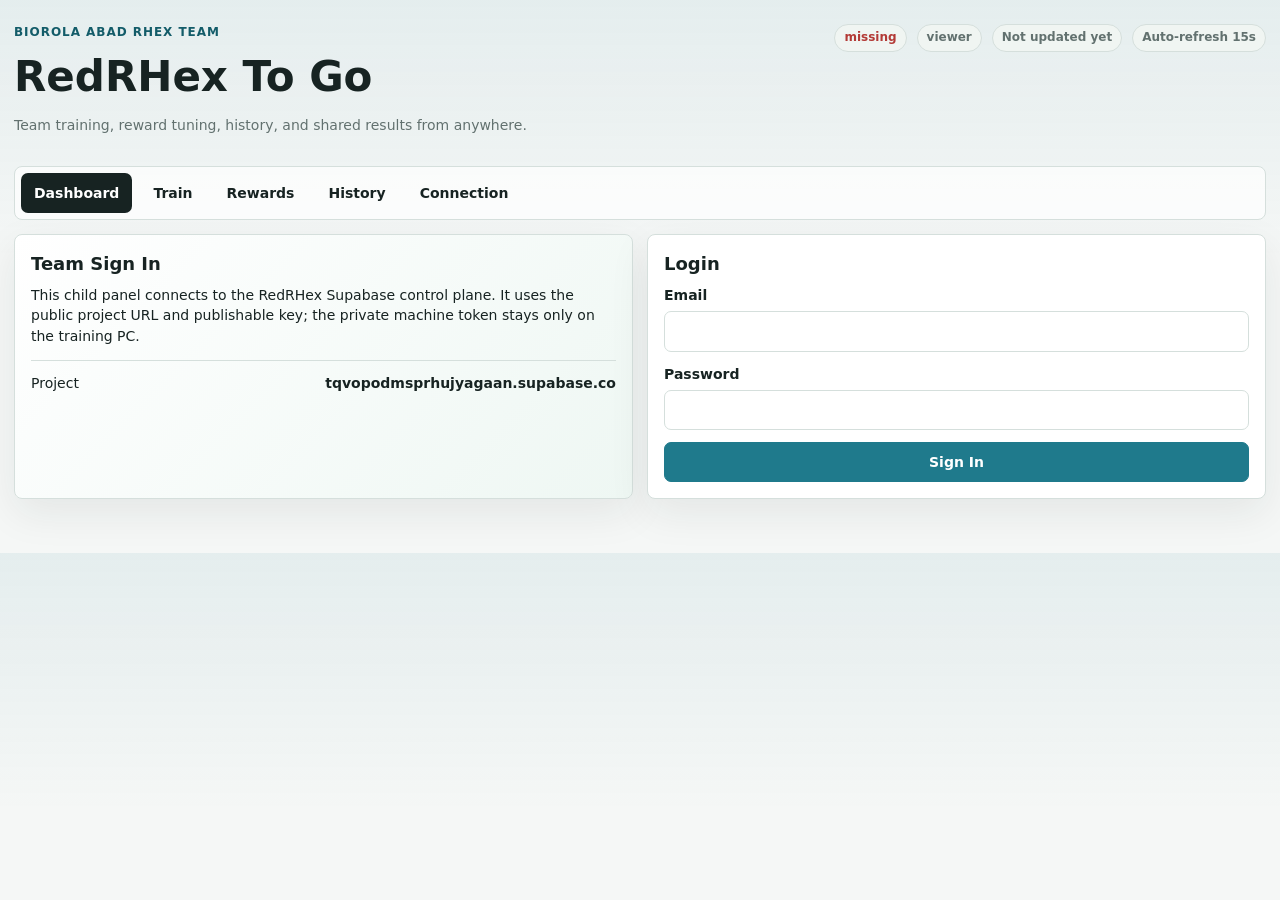
==== tools/training_panel/remote_web/index.html @ e1dd459d "Release Training Panel V2.1" ====
<!doctype html>
<html lang="en">
  <head>
    <meta charset="utf-8" />
    <meta name="viewport" content="width=device-width, initial-scale=1" />
    <title>RedRHex To Go</title>
    <link rel="stylesheet" href="./remote_styles.css" />
  </head>
  <body>
    <main id="app" class="remote-shell">
      <section class="panel loading-panel">
        <p class="eyebrow">BioRoLa ABAD RHex Team</p>
        <h1>RedRHex To Go</h1>
        <p>Loading the team training workspace.</p>
      </section>
    </main>
    <script type="module" src="./remote_app.js"></script>
  </body>
</html>
---- tools/training_panel/remote_web/remote_styles.css ----
:root {
  color-scheme: light;
  --bg: #f5f7f6;
  --panel: #ffffff;
  --panel-soft: #f0f5f2;
  --line: #d5dfdc;
  --line-strong: #aebdba;
  --text: #172322;
  --muted: #62716f;
  --accent: #1f7a8c;
  --accent-strong: #135c69;
  --good: #26734d;
  --info: #2a63b7;
  --warn: #a95d16;
  --bad: #b33a36;
  --shadow: 0 14px 40px rgba(25, 42, 40, 0.08);
}
* {
  box-sizing: border-box;
}

body {
  margin: 0;
  background:
    linear-gradient(180deg, rgba(31, 122, 140, 0.08), transparent 260px),
    var(--bg);
  color: var(--text);
  font: 14px/1.45 Inter, ui-sans-serif, system-ui, -apple-system, BlinkMacSystemFont, "Segoe UI", sans-serif;
}

button,
input,
select,
textarea {
  font: inherit;
}

button,
input,
select,
textarea {
  border: 1px solid var(--line);
  border-radius: 7px;
  background: #fff;
  color: var(--text);
}

button {
  padding: 9px 12px;
  font-weight: 800;
  cursor: pointer;
  min-height: 40px;
  transition: background 0.15s ease, border-color 0.15s ease, transform 0.15s ease;
}

button:hover:not(:disabled) {
  border-color: var(--accent);
  transform: translateY(-1px);
}

button:disabled {
  color: #93a09e;
  cursor: not-allowed;
  background: #edf2f0;
}

input,
select,
textarea {
  width: 100%;
  padding: 9px 10px;
  min-height: 40px;
}

textarea {
  min-height: 92px;
  resize: vertical;
}

label {
  display: grid;
  gap: 6px;
  margin: 0 0 12px;
  font-weight: 800;
}

label span,
small,
.muted,
.subcopy {
  color: var(--muted);
}

h1,
h2,
h3,
p {
  margin-top: 0;
}

h1 {
  margin-bottom: 7px;
  font-size: clamp(28px, 4vw, 42px);
  letter-spacing: 0;
}

h2 {
  margin-bottom: 8px;
  font-size: 18px;
}

h3 {
  margin-bottom: 8px;
  font-size: 15px;
}

code {
  color: #4c5b59;
  font-size: 12px;
}

video {
  display: block;
  width: 100%;
  max-height: 460px;
  border: 1px solid var(--line);
  border-radius: 8px;
  background: #0d1716;
}

.remote-shell {
  width: min(1260px, calc(100vw - 28px));
  margin: 0 auto;
  padding: 24px 0 54px;
}

.topbar {
  display: flex;
  align-items: flex-start;
  justify-content: space-between;
  gap: 18px;
  margin-bottom: 16px;
}

.top-status,
.button-row,
.run-card-top,
.section-head {
  display: flex;
  align-items: center;
  gap: 10px;
}

.top-status,
.button-row.wrap {
  flex-wrap: wrap;
}

.section-head {
  justify-content: space-between;
  align-items: flex-start;
  margin-bottom: 12px;
}

.section-head.compact {
  align-items: center;
}

.eyebrow {
  margin-bottom: 6px;
  color: var(--accent-strong);
  font-weight: 900;
  text-transform: uppercase;
  letter-spacing: 0.08em;
  font-size: 12px;
}

.nav-tabs {
  position: sticky;
  top: 0;
  z-index: 5;
  display: flex;
  gap: 8px;
  overflow-x: auto;
  padding: 6px;
  margin-bottom: 14px;
  border: 1px solid var(--line);
  border-radius: 8px;
  background: rgba(255, 255, 255, 0.72);
}

.nav-tabs button {
  border-color: transparent;
  background: transparent;
  white-space: nowrap;
}

.nav-tabs button.active {
  background: var(--text);
  color: white;
}

.panel {
  border: 1px solid var(--line);
  border-radius: 8px;
  background: var(--panel);
  box-shadow: var(--shadow);
  padding: 16px;
}

.loading-panel {
  margin-top: 18vh;
}

.notice {
  margin: 0 0 14px;
  padding: 11px 13px;
  border: 1px solid #b8d5dc;
  border-radius: 8px;
  background: #eaf7fa;
  color: #174e59;
  font-weight: 700;
}

.notice.danger {
  border-color: #e8b5b3;
  background: #fff0ef;
  color: var(--bad);
}

.notice.warning {
  border-color: #e7c590;
  background: #fff7e8;
  color: var(--warn);
}

.primary {
  border-color: var(--accent);
  background: var(--accent);
  color: white;
}

.primary:hover:not(:disabled) {
  background: var(--accent-strong);
}

.wide {
  width: 100%;
}

.badge {
  display: inline-flex;
  align-items: center;
  justify-content: center;
  min-height: 28px;
  border: 1px solid var(--line);
  border-radius: 999px;
  padding: 4px 9px;
  background: var(--panel-soft);
  color: var(--muted);
  font-size: 12px;
  font-weight: 900;
  white-space: nowrap;
}

.badge.good,
.badge.ready,
.health-card.ok strong,
.check-list .ok span {
  color: var(--good);
}

.badge.info {
  color: var(--info);
}

.badge.bad,
.health-card.warn strong,
.check-list .warn span {
  color: var(--bad);
}

.login-grid,
.dashboard-grid,
.split-grid,
.connection-grid {
  display: grid;
  grid-template-columns: repeat(2, minmax(0, 1fr));
  gap: 14px;
}

.span-2 {
  grid-column: 1 / -1;
}

.intro-panel {
  background: linear-gradient(135deg, #ffffff, #eef7f3);
}

.health-grid,
.details-grid {
  display: grid;
  grid-template-columns: repeat(4, minmax(0, 1fr));
  gap: 10px;
}

.health-card,
.details-grid > div,
.machine-card,
.subpanel,
.mini-list > div {
  border: 1px solid var(--line);
  border-radius: 8px;
  background: var(--panel-soft);
  padding: 11px;
}

.health-card {
  display: grid;
  gap: 4px;
}

.health-card.ok {
  border-color: rgba(38, 115, 77, 0.26);
}

.health-card.warn {
  border-color: rgba(179, 58, 54, 0.24);
}

.health-row {
  display: flex;
  justify-content: space-between;
  gap: 12px;
  border-top: 1px solid var(--line);
  padding-top: 12px;
}

.machine-card,
.details-grid > div {
  display: grid;
  gap: 5px;
}

.run-strip,
.mini-list,
.run-list,
.preset-list {
  display: grid;
  gap: 9px;
}

.run-card,
.preset-button {
  display: grid;
  width: 100%;
  gap: 5px;
  padding: 11px;
  text-align: left;
  border-color: var(--line);
  background: #fff;
}

.run-card.active,
.preset-button.active {
  border-color: var(--accent);
  background: #eef8f8;
}

.run-card-top {
  justify-content: space-between;
}

.history-layout {
  display: grid;
  grid-template-columns: minmax(280px, 360px) minmax(0, 1fr);
  gap: 14px;
}

.run-list-panel {
  align-self: start;
  position: sticky;
  top: 12px;
  max-height: calc(100vh - 24px);
  overflow: auto;
}

.run-details {
  min-height: 520px;
}

.subpanel {
  margin-top: 12px;
}

.reward-snapshot {
  display: grid;
  gap: 8px;
}

.reward-snapshot div {
  display: flex;
  justify-content: space-between;
  gap: 12px;
  border-bottom: 1px solid var(--line);
  padding-bottom: 7px;
}

.rewards-layout {
  grid-template-columns: minmax(260px, 320px) minmax(0, 1fr);
}

.rewards-page {
  display: grid;
  grid-template-columns: minmax(240px, 310px) minmax(0, 1fr);
  gap: 14px;
  align-items: start;
}

.rewards-rail {
  position: sticky;
  top: 82px;
  display: flex;
  flex-direction: column;
  max-height: calc(100vh - 98px);
  overflow: hidden;
}

.reward-rail-head {
  gap: 12px;
}

.icon-action {
  width: 40px;
  min-width: 40px;
  padding: 0;
  font-size: 22px;
  line-height: 1;
}

.preset-scroll {
  display: grid;
  gap: 9px;
  overflow: auto;
  padding-right: 2px;
}

.reward-workspace {
  min-width: 0;
}

.reward-head {
  gap: 14px;
}

.preset-meta-grid {
  display: grid;
  grid-template-columns: minmax(220px, 320px) minmax(0, 1fr);
  gap: 12px;
  align-items: start;
}

.preset-meta-grid textarea {
  min-height: 64px;
}

.reward-editor {
  display: grid;
  grid-template-columns: repeat(2, minmax(0, 1fr));
  gap: 12px;
  align-items: start;
}

.reward-group {
  border: 1px solid var(--line);
  border-radius: 8px;
  padding: 12px;
  min-width: 0;
}

.reward-row {
  grid-template-columns: minmax(0, 1fr) minmax(95px, 140px);
  align-items: center;
  gap: 12px;
  border-top: 1px solid var(--line);
  padding-top: 10px;
}

.reward-row span {
  display: grid;
  gap: 3px;
}

.check-list {
  display: grid;
  gap: 9px;
}

.check-list > div {
  display: grid;
  grid-template-columns: minmax(180px, 1fr) auto minmax(240px, 2fr);
  gap: 12px;
  align-items: center;
  border: 1px solid var(--line);
  border-radius: 8px;
  padding: 10px;
}

.empty {
  margin: 0;
}

@media (max-width: 980px) {
  .health-grid,
  .details-grid {
    grid-template-columns: repeat(2, minmax(0, 1fr));
  }

  .history-layout,
  .rewards-layout,
  .rewards-page {
    grid-template-columns: 1fr;
  }

  .run-list-panel {
    position: static;
    max-height: none;
  }

  .rewards-rail {
    position: static;
    max-height: none;
    overflow: visible;
  }

  .preset-scroll {
    display: flex;
    overflow-x: auto;
    padding: 0 0 4px;
  }

  .preset-button {
    min-width: min(260px, 78vw);
  }

  .preset-meta-grid,
  .reward-editor {
    grid-template-columns: 1fr;
  }
}

@media (max-width: 720px) {
  body {
    font-size: 15px;
  }

  .remote-shell {
    width: 100%;
    padding: 10px 10px 48px;
  }

  h1 {
    font-size: clamp(26px, 8vw, 34px);
  }

  button,
  input,
  select {
    min-height: 44px;
  }

  textarea {
    min-height: 110px;
  }

  .topbar,
  .section-head,
  .login-grid,
  .dashboard-grid,
  .split-grid,
  .connection-grid,
  .health-grid,
  .details-grid,
  .reward-row,
  .check-list > div {
    display: grid;
    grid-template-columns: 1fr;
  }

  .topbar {
    margin-bottom: 10px;
  }

  .top-status {
    gap: 6px;
  }

  .nav-tabs {
    margin: 0 -4px 12px;
    border-radius: 7px;
  }

  .nav-tabs button {
    padding-inline: 14px;
  }

  .panel {
    padding: 13px;
  }

  .run-list-panel {
    max-height: 48vh;
    overflow: auto;
  }

  .run-details {
    min-height: 0;
  }

  .section-head {
    gap: 8px;
  }

  .button-row {
    align-items: stretch;
  }

  .button-row > button {
    flex: 1;
  }

  .reward-row input {
    width: 100%;
  }
}
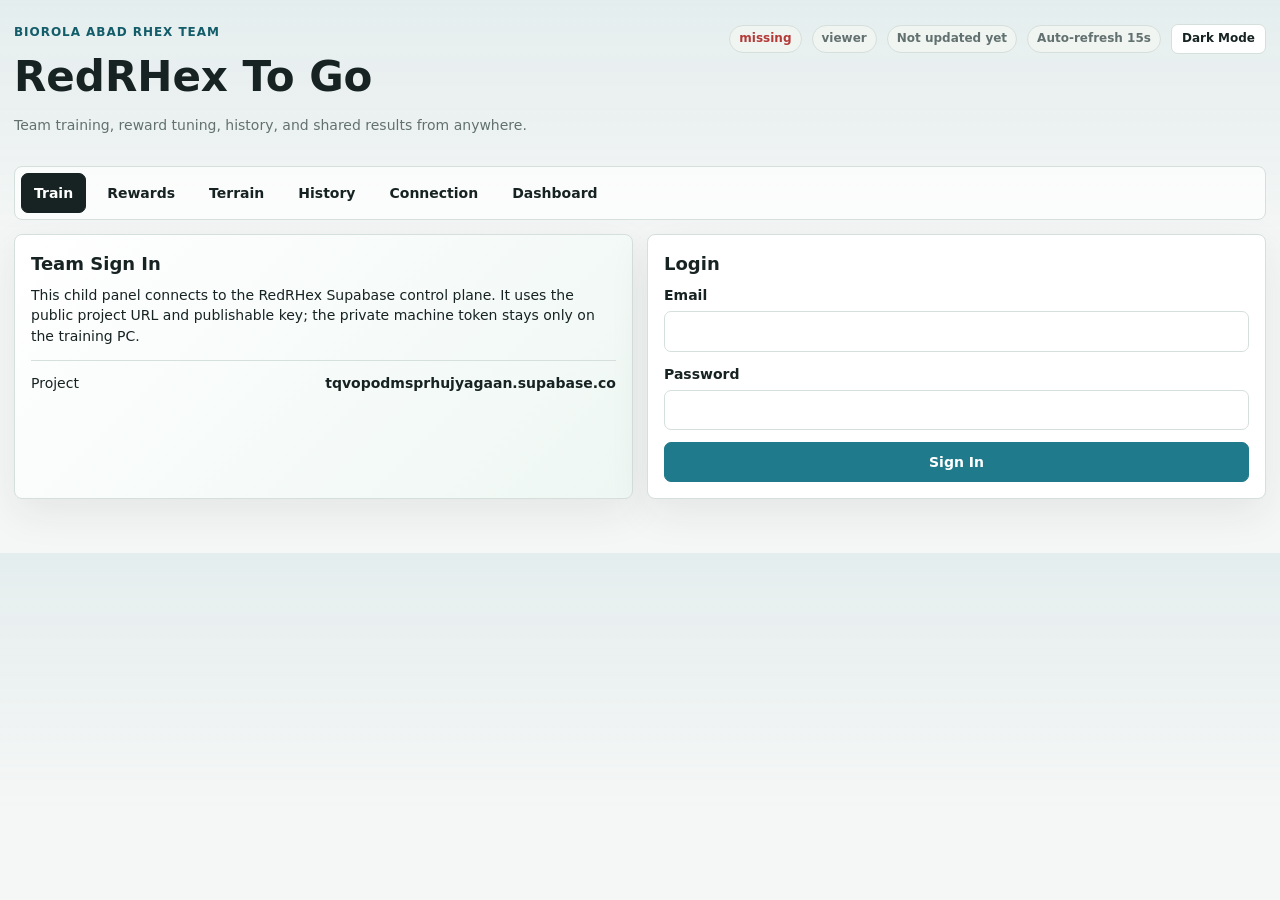
==== commit c37b668e: "Add requester-scoped notifications" ====
--- a/tools/training_panel/remote_web/index.html
+++ b/tools/training_panel/remote_web/index.html
@@ -4,7 +4,7 @@
     <meta charset="utf-8" />
     <meta name="viewport" content="width=device-width, initial-scale=1" />
     <title>RedRHex To Go</title>
-    <link rel="stylesheet" href="./remote_styles.css" />
+    <link rel="stylesheet" href="./remote_styles.css?v=3.0.0-notifications" />
   </head>
   <body>
     <main id="app" class="remote-shell">
@@ -14,6 +14,6 @@
         <p>Loading the team training workspace.</p>
       </section>
     </main>
-    <script type="module" src="./remote_app.js"></script>
+    <script type="module" src="./remote_app.js?v=3.0.0-notifications"></script>
   </body>
 </html>
--- a/tools/training_panel/remote_web/remote_styles.css
+++ b/tools/training_panel/remote_web/remote_styles.css
@@ -13,7 +13,55 @@
   --info: #2a63b7;
   --warn: #a95d16;
   --bad: #b33a36;
+  --field: #ffffff;
+  --disabled-bg: #edf2f0;
+  --disabled-text: #93a09e;
+  --nav-bg: rgba(255, 255, 255, 0.72);
+  --active-bg: #172322;
+  --active-text: #ffffff;
+  --notice-border: #b8d5dc;
+  --notice-bg: #eaf7fa;
+  --notice-text: #174e59;
+  --danger-bg: #fff0ef;
+  --warning-bg: #fff7e8;
+  --accent-soft: #eef8f8;
+  --accent-wash: #edf8f6;
+  --hero-bg: linear-gradient(135deg, #ffffff, #eef7f3);
+  --video-bg: #0d1716;
   --shadow: 0 14px 40px rgba(25, 42, 40, 0.08);
+}
+
+:root[data-theme="dark"] {
+  color-scheme: dark;
+  --bg: #0b1110;
+  --panel: #121a18;
+  --panel-soft: #192522;
+  --line: #2a3a36;
+  --line-strong: #435650;
+  --text: #edf7f4;
+  --muted: #9aada8;
+  --accent: #55bfd0;
+  --accent-strong: #86dceb;
+  --good: #68d493;
+  --info: #82adff;
+  --warn: #f0b467;
+  --bad: #ff827d;
+  --field: #0e1715;
+  --disabled-bg: #18221f;
+  --disabled-text: #70837e;
+  --nav-bg: rgba(18, 26, 24, 0.82);
+  --active-bg: #55bfd0;
+  --active-text: #061110;
+  --notice-border: #2f6872;
+  --notice-bg: #10282d;
+  --notice-text: #a5edf8;
+  --danger-bg: #2a1515;
+  --warning-bg: #2a2110;
+  --accent-soft: #122a2e;
+  --accent-wash: #102326;
+  --hero-bg: linear-gradient(135deg, #151f1d, #102528);
+  --video-bg: #050807;
+  --shadow: 0 18px 48px rgba(0, 0, 0, 0.35);
 }
 * {
   box-sizing: border-box;
@@ -28,6 +76,12 @@
   font: 14px/1.45 Inter, ui-sans-serif, system-ui, -apple-system, BlinkMacSystemFont, "Segoe UI", sans-serif;
 }
 
+html,
+body {
+  max-width: 100%;
+  overflow-x: hidden;
+}
+
 button,
 input,
 select,
@@ -41,7 +95,7 @@
 textarea {
   border: 1px solid var(--line);
   border-radius: 7px;
-  background: #fff;
+  background: var(--field);
   color: var(--text);
 }
 
@@ -59,9 +113,9 @@
 }
 
 button:disabled {
-  color: #93a09e;
+  color: var(--disabled-text);
   cursor: not-allowed;
-  background: #edf2f0;
+  background: var(--disabled-bg);
 }
 
 input,
@@ -77,6 +131,38 @@
   resize: vertical;
 }
 
+.autosave-row {
+  display: flex;
+  justify-content: flex-end;
+  min-height: 24px;
+}
+
+.autosave-status {
+  display: inline-flex;
+  align-items: center;
+  min-height: 24px;
+  padding: 3px 8px;
+  border: 1px solid var(--line);
+  border-radius: 999px;
+  color: var(--muted);
+  background: var(--field);
+  font-size: 12px;
+  font-weight: 800;
+}
+
+.autosave-status[data-state="saving"],
+.autosave-status[data-state="dirty"] {
+  border-color: rgba(42, 99, 183, 0.24);
+  color: var(--info);
+  background: rgba(42, 99, 183, 0.07);
+}
+
+.autosave-status[data-state="error"] {
+  border-color: rgba(179, 58, 54, 0.24);
+  color: var(--bad);
+  background: rgba(179, 58, 54, 0.07);
+}
+
 label {
   display: grid;
   gap: 6px;
@@ -115,7 +201,7 @@
 }
 
 code {
-  color: #4c5b59;
+  color: var(--muted);
   font-size: 12px;
 }
 
@@ -125,7 +211,7 @@
   max-height: 460px;
   border: 1px solid var(--line);
   border-radius: 8px;
-  background: #0d1716;
+  background: var(--video-bg);
 }
 
 .remote-shell {
@@ -154,6 +240,56 @@
 .top-status,
 .button-row.wrap {
   flex-wrap: wrap;
+}
+
+.theme-toggle {
+  border-color: var(--line);
+  background: var(--field);
+  color: var(--text);
+  min-height: 30px;
+  padding: 4px 10px;
+  font-size: 12px;
+}
+
+.welcome-banner {
+  display: flex;
+  justify-content: space-between;
+  gap: 16px;
+  align-items: center;
+  margin-bottom: 14px;
+  padding: 16px;
+  border: 1px solid var(--line);
+  border-radius: 8px;
+  background: var(--hero-bg);
+  box-shadow: var(--shadow);
+}
+
+.welcome-banner h2 {
+  margin-bottom: 5px;
+  font-size: clamp(19px, 2.3vw, 26px);
+}
+
+.welcome-banner.busy {
+  border-color: rgba(169, 93, 22, 0.45);
+  background: linear-gradient(135deg, var(--warning-bg), var(--panel));
+}
+
+.welcome-banner.warning {
+  border-color: rgba(179, 58, 54, 0.6);
+  background: linear-gradient(135deg, var(--danger-bg), var(--panel));
+  box-shadow: 0 14px 36px rgba(179, 58, 54, 0.16);
+}
+
+.welcome-banner.warning .eyebrow,
+.welcome-banner.warning .subcopy {
+  color: var(--bad);
+}
+
+.welcome-actions {
+  display: flex;
+  gap: 10px;
+  flex-wrap: wrap;
+  justify-content: flex-end;
 }
 
 .section-head {
@@ -186,7 +322,7 @@
   margin-bottom: 14px;
   border: 1px solid var(--line);
   border-radius: 8px;
-  background: rgba(255, 255, 255, 0.72);
+  background: var(--nav-bg);
 }
 
 .nav-tabs button {
@@ -196,8 +332,9 @@
 }
 
 .nav-tabs button.active {
-  background: var(--text);
-  color: white;
+  border-color: var(--active-bg);
+  background: var(--active-bg);
+  color: var(--active-text);
 }
 
 .panel {
@@ -215,22 +352,22 @@
 .notice {
   margin: 0 0 14px;
   padding: 11px 13px;
-  border: 1px solid #b8d5dc;
+  border: 1px solid var(--notice-border);
   border-radius: 8px;
-  background: #eaf7fa;
-  color: #174e59;
+  background: var(--notice-bg);
+  color: var(--notice-text);
   font-weight: 700;
 }
 
 .notice.danger {
   border-color: #e8b5b3;
-  background: #fff0ef;
+  background: var(--danger-bg);
   color: var(--bad);
 }
 
 .notice.warning {
   border-color: #e7c590;
-  background: #fff7e8;
+  background: var(--warning-bg);
   color: var(--warn);
 }
 
@@ -242,6 +379,11 @@
 
 .primary:hover:not(:disabled) {
   background: var(--accent-strong);
+}
+
+.danger {
+  border-color: rgba(220, 38, 38, 0.35);
+  color: #b91c1c;
 }
 
 .wide {
@@ -293,19 +435,111 @@
   grid-column: 1 / -1;
 }
 
-.intro-panel {
-  background: linear-gradient(135deg, #ffffff, #eef7f3);
-}
-
-.health-grid,
-.details-grid {
+.notification-card {
+  align-self: start;
+}
+
+.notification-grid {
+  display: grid;
+  grid-template-columns: minmax(0, 1fr) minmax(0, 1fr);
+  gap: 16px;
+}
+
+.switch-row {
+  display: flex;
+  align-items: flex-start;
+  gap: 10px;
+  margin: 8px 0;
+  font-weight: 800;
+}
+
+.switch-row input[type="checkbox"] {
+  width: 18px;
+  height: 18px;
+  flex: 0 0 auto;
+  margin-top: 2px;
+}
+
+.switch-row small {
+  display: block;
+  color: var(--muted);
+  font-weight: 600;
+}
+
+.notification-events {
+  display: grid;
+  gap: 8px;
+}
+
+.dashboard-stack {
+  display: grid;
+  gap: 14px;
+}
+
+.dashboard-status-grid {
   display: grid;
   grid-template-columns: repeat(4, minmax(0, 1fr));
   gap: 10px;
 }
 
+.dashboard-status-card {
+  display: grid;
+  gap: 5px;
+}
+
+.dashboard-status-card.good {
+  border-color: rgba(38, 115, 77, 0.26);
+}
+
+.dashboard-status-card.info {
+  border-color: rgba(42, 99, 183, 0.26);
+}
+
+.dashboard-status-card.bad {
+  border-color: rgba(179, 58, 54, 0.24);
+}
+
+.dashboard-status-card strong {
+  font-size: 18px;
+}
+
+.dashboard-status-card.good strong {
+  color: var(--good);
+}
+
+.dashboard-status-card.info strong {
+  color: var(--info);
+}
+
+.dashboard-status-card.bad strong {
+  color: var(--bad);
+}
+
+.quick-actions {
+  display: grid;
+  grid-template-columns: repeat(4, minmax(0, 1fr));
+  gap: 10px;
+}
+
+.intro-panel {
+  background: var(--hero-bg);
+}
+
+.health-grid {
+  display: grid;
+  grid-template-columns: repeat(4, minmax(0, 1fr));
+  gap: 10px;
+}
+
+.details-grid {
+  display: grid;
+  grid-template-columns: repeat(3, minmax(0, 1fr));
+  gap: 10px;
+}
+
 .health-card,
 .details-grid > div,
+.run-info-card,
 .machine-card,
 .subpanel,
 .mini-list > div {
@@ -337,20 +571,180 @@
 }
 
 .machine-card,
-.details-grid > div {
+.details-grid > div,
+.run-info-card {
   display: grid;
   gap: 5px;
+}
+
+.run-info-card > span,
+.run-info-list em,
+.video-context span,
+.video-context small {
+  color: var(--muted);
+}
+
+.run-info-card > strong {
+  font-size: 19px;
+  text-transform: capitalize;
+}
+
+.run-info-card > strong.good {
+  color: var(--good);
+}
+
+.run-info-card > strong.info {
+  color: var(--info);
+}
+
+.run-info-card > strong.bad {
+  color: var(--bad);
+}
+
+.run-info-list {
+  display: grid;
+  gap: 5px;
+}
+
+.run-info-list small {
+  display: flex;
+  justify-content: space-between;
+  gap: 10px;
+  color: var(--muted);
+}
+
+.run-info-list strong {
+  color: var(--text);
+}
+
+.run-info-list em {
+  font-style: normal;
+  white-space: nowrap;
 }
 
 .run-strip,
 .mini-list,
 .run-list,
+.folder-list,
 .preset-list {
   display: grid;
   gap: 9px;
 }
 
+.folder-toolbar,
+.history-folder-nav {
+  display: flex;
+  align-items: center;
+  justify-content: space-between;
+  gap: 10px;
+  margin-bottom: 10px;
+  color: var(--muted);
+  font-weight: 800;
+}
+
+.folder-toolbar button {
+  min-height: 36px;
+  padding: 7px 10px;
+}
+
+.history-folder-nav {
+  border: 1px solid var(--line);
+  border-radius: 9px;
+  background: var(--panel-soft);
+  padding: 10px;
+}
+
+.history-folder-nav.root {
+  justify-content: flex-start;
+}
+
+.history-folder-nav strong,
+.history-folder-nav small,
+.history-folder-nav span {
+  display: block;
+}
+
+.history-folder-nav small,
+.folder-current span {
+  color: var(--muted);
+  font-size: 12px;
+}
+
+.folder-back {
+  display: flex;
+  align-items: center;
+  gap: 9px;
+  min-height: 48px;
+  padding: 8px 11px;
+  border-color: var(--accent);
+  background: var(--field);
+  color: var(--accent-strong);
+}
+
+.folder-back-icon {
+  display: grid;
+  place-items: center;
+  width: 28px;
+  height: 28px;
+  border-radius: 999px;
+  background: var(--accent-soft);
+  color: var(--accent-strong);
+  font-weight: 900;
+}
+
+.folder-current {
+  min-width: 0;
+  text-align: right;
+}
+
+.folder-current strong {
+  max-width: min(280px, 44vw);
+  overflow: hidden;
+  text-overflow: ellipsis;
+  white-space: nowrap;
+}
+
+.folder-return-card {
+  display: flex;
+  align-items: center;
+  gap: 12px;
+  width: 100%;
+  margin: 0 0 10px;
+  padding: 12px;
+  text-align: left;
+  border-color: rgba(31, 122, 140, 0.34);
+  background: linear-gradient(135deg, var(--panel), var(--accent-wash));
+}
+
+.folder-return-card span:last-child {
+  display: grid;
+  gap: 2px;
+}
+
+.folder-return-card small {
+  color: var(--muted);
+}
+
+.folder-return-icon {
+  display: grid;
+  place-items: center;
+  width: 36px;
+  height: 36px;
+  flex: 0 0 36px;
+  border-radius: 999px;
+  background: var(--accent);
+  color: white;
+  font-size: 20px;
+  font-weight: 900;
+}
+
+.run-card-wrap {
+  display: grid;
+  gap: 0;
+}
+
 .run-card,
+.folder-card,
 .preset-button {
   display: grid;
   width: 100%;
@@ -358,23 +752,90 @@
   padding: 11px;
   text-align: left;
   border-color: var(--line);
-  background: #fff;
+  background: var(--field);
 }
 
 .run-card.active,
+.folder-card:hover,
 .preset-button.active {
   border-color: var(--accent);
   background: #eef8f8;
 }
 
-.run-card-top {
+.preset-button.draft-preset {
+  border-style: dashed;
+  background: var(--warning-bg);
+}
+
+.run-card-top,
+.folder-card-top {
   justify-content: space-between;
+}
+
+.folder-card-top {
+  display: flex;
+  align-items: center;
+  gap: 10px;
 }
 
 .history-layout {
   display: grid;
   grid-template-columns: minmax(280px, 360px) minmax(0, 1fr);
   gap: 14px;
+}
+
+.desktop-folder-backbar {
+  grid-column: 1 / -1;
+  display: flex;
+  align-items: center;
+  justify-content: space-between;
+  gap: 16px;
+  border: 1px solid rgba(31, 122, 140, 0.28);
+  border-radius: 10px;
+  background: linear-gradient(135deg, var(--panel), var(--accent-wash));
+  box-shadow: var(--shadow);
+  padding: 12px;
+}
+
+.desktop-folder-back {
+  display: inline-flex;
+  align-items: center;
+  gap: 9px;
+  min-height: 44px;
+  border-color: var(--accent);
+  background: var(--field);
+  color: var(--accent-strong);
+}
+
+.desktop-folder-back span {
+  display: grid;
+  place-items: center;
+  width: 26px;
+  height: 26px;
+  border-radius: 999px;
+  background: var(--accent);
+  color: white;
+  font-weight: 900;
+}
+
+.desktop-folder-backbar div:last-child {
+  display: grid;
+  gap: 2px;
+  min-width: 0;
+  text-align: right;
+}
+
+.desktop-folder-backbar small,
+.desktop-folder-backbar span {
+  color: var(--muted);
+  font-size: 12px;
+}
+
+.desktop-folder-backbar strong {
+  max-width: 42vw;
+  overflow: hidden;
+  text-overflow: ellipsis;
+  white-space: nowrap;
 }
 
 .run-list-panel {
@@ -389,6 +850,57 @@
   min-height: 520px;
 }
 
+.inline-run-details {
+  border: 1px solid var(--accent);
+  border-top: 0;
+  border-radius: 0 0 8px 8px;
+  background: var(--panel);
+  padding: 12px;
+  overflow: hidden;
+  transform-origin: top;
+  animation: history-accordion-open 0.24s ease-out;
+}
+
+.inline-run-details.collapsing {
+  animation: history-accordion-close 0.18s ease-in forwards;
+}
+
+.inline-history .run-card-wrap.active .run-card {
+  border-radius: 7px 7px 0 0;
+}
+
+.inline-run-details .section-head {
+  align-items: start;
+}
+
+@keyframes history-accordion-open {
+  from {
+    max-height: 0;
+    opacity: 0;
+    transform: translateY(-4px);
+  }
+
+  to {
+    max-height: 1800px;
+    opacity: 1;
+    transform: translateY(0);
+  }
+}
+
+@keyframes history-accordion-close {
+  from {
+    max-height: 1800px;
+    opacity: 1;
+    transform: translateY(0);
+  }
+
+  to {
+    max-height: 0;
+    opacity: 0;
+    transform: translateY(-4px);
+  }
+}
+
 .subpanel {
   margin-top: 12px;
 }
@@ -404,6 +916,121 @@
   gap: 12px;
   border-bottom: 1px solid var(--line);
   padding-bottom: 7px;
+}
+
+.reward-comparison-panel {
+  display: grid;
+  gap: 12px;
+}
+
+.reward-compare-summary {
+  display: flex;
+  flex-wrap: wrap;
+  gap: 8px;
+}
+
+.reward-compare-summary span {
+  display: inline-flex;
+  align-items: center;
+  gap: 7px;
+  padding: 6px 9px;
+  border: 1px solid var(--line);
+  border-radius: 999px;
+  background: var(--panel);
+  color: var(--muted);
+  font-size: 12px;
+}
+
+.reward-compare-summary strong {
+  color: var(--text);
+}
+
+.reward-compare-group {
+  border: 1px solid var(--line);
+  border-radius: 9px;
+  background: var(--panel);
+  overflow: hidden;
+}
+
+.reward-compare-group summary {
+  display: flex;
+  justify-content: space-between;
+  align-items: center;
+  gap: 12px;
+  padding: 10px 12px;
+  cursor: pointer;
+  font-weight: 900;
+}
+
+.reward-compare-group summary::marker {
+  color: var(--accent);
+}
+
+.reward-compare-group summary em {
+  min-width: 26px;
+  border-radius: 999px;
+  background: var(--accent-soft);
+  color: var(--accent);
+  padding: 2px 8px;
+  text-align: center;
+  font-style: normal;
+  font-size: 12px;
+}
+
+.reward-compare-list {
+  display: grid;
+  border-top: 1px solid var(--line);
+}
+
+.reward-compare-row {
+  display: grid;
+  grid-template-columns: minmax(180px, 1.45fr) repeat(2, minmax(78px, 0.65fr)) minmax(86px, 0.55fr);
+  gap: 10px;
+  align-items: center;
+  padding: 10px 12px;
+  border-top: 1px solid var(--line);
+}
+
+.reward-compare-row:first-child {
+  border-top: 0;
+}
+
+.reward-compare-row > span {
+  display: grid;
+  gap: 2px;
+  min-width: 0;
+}
+
+.reward-compare-row small {
+  font-size: 11px;
+}
+
+.reward-compare-name strong,
+.reward-compare-name small {
+  overflow: hidden;
+  text-overflow: ellipsis;
+  white-space: nowrap;
+}
+
+.reward-compare-delta {
+  justify-self: end;
+  border-radius: 999px;
+  padding: 4px 8px;
+  background: var(--panel-soft);
+  color: var(--muted);
+  font-size: 12px;
+  font-weight: 900;
+  white-space: nowrap;
+}
+
+.reward-compare-delta.up {
+  background: rgba(38, 115, 77, 0.12);
+  color: var(--good);
+}
+
+.reward-compare-delta.down {
+  background: rgba(179, 58, 54, 0.1);
+  color: var(--bad);
 }
 
 .rewards-layout {
@@ -478,6 +1105,39 @@
   min-width: 0;
 }
 
+.group-toggle {
+  width: 100%;
+  display: flex;
+  justify-content: space-between;
+  align-items: center;
+  gap: 10px;
+  border: 0;
+  background: transparent;
+  padding: 0 0 10px;
+  min-height: 34px;
+  text-align: left;
+  font-weight: 850;
+  color: var(--text);
+}
+
+.group-toggle:hover:not(:disabled) {
+  transform: none;
+}
+
+.group-toggle .chevron {
+  width: 22px;
+  text-align: center;
+  transition: transform 160ms ease;
+}
+
+.editor-group.collapsed .group-toggle .chevron {
+  transform: rotate(-90deg);
+}
+
+.editor-group.collapsed .group-body {
+  display: none;
+}
+
 .reward-row {
   grid-template-columns: minmax(0, 1fr) minmax(95px, 140px);
   align-items: center;
@@ -491,6 +1151,60 @@
   gap: 3px;
 }
 
+.terrain-row {
+  grid-template-columns: minmax(0, 1fr) minmax(140px, 220px);
+}
+
+.terrain-control {
+  display: grid;
+  gap: 5px;
+}
+
+.terrain-control small {
+  color: var(--muted);
+  text-align: right;
+}
+
+.terrain-input[type="checkbox"] {
+  width: 24px;
+  min-height: 24px;
+  justify-self: end;
+}
+
+.terrain-wide-input {
+  min-width: 0;
+}
+
+#team-video-panel video {
+  width: 100%;
+  max-height: 52vh;
+  border-radius: 8px;
+  background: #000;
+}
+
+.video-context {
+  display: grid;
+  gap: 2px;
+  margin-bottom: 12px;
+  padding: 11px;
+  border: 1px solid var(--line);
+  border-radius: 8px;
+  background: var(--panel-soft);
+}
+
+.video-context strong {
+  font-size: 18px;
+}
+
+.video-now {
+  margin: 0 0 10px;
+  color: var(--muted);
+}
+
+.video-now strong {
+  color: var(--text);
+}
+
 .check-list {
   display: grid;
   gap: 9px;
@@ -511,6 +1225,10 @@
 }
 
 @media (max-width: 980px) {
+  .dashboard-status-grid {
+    grid-template-columns: repeat(2, minmax(0, 1fr));
+  }
+
   .health-grid,
   .details-grid {
     grid-template-columns: repeat(2, minmax(0, 1fr));
@@ -547,11 +1265,20 @@
   .reward-editor {
     grid-template-columns: 1fr;
   }
+
+  .reward-compare-row {
+    grid-template-columns: minmax(150px, 1.3fr) repeat(2, minmax(70px, 0.7fr));
+  }
+
+  .reward-compare-delta {
+    grid-column: 1 / -1;
+    justify-self: start;
+  }
 }
 
 @media (max-width: 720px) {
   body {
-    font-size: 15px;
+    font-size: 16.5px;
   }
 
   .remote-shell {
@@ -563,10 +1290,18 @@
     font-size: clamp(26px, 8vw, 34px);
   }
 
+  h2 {
+    font-size: 20px;
+  }
+
+  h3 {
+    font-size: 17px;
+  }
+
   button,
   input,
   select {
-    min-height: 44px;
+    min-height: 46px;
   }
 
   textarea {
@@ -577,8 +1312,10 @@
   .section-head,
   .login-grid,
   .dashboard-grid,
+  .dashboard-status-grid,
   .split-grid,
   .connection-grid,
+  .notification-grid,
   .health-grid,
   .details-grid,
   .reward-row,
@@ -595,6 +1332,17 @@
     gap: 6px;
   }
 
+  .welcome-banner,
+  .welcome-actions {
+    display: grid;
+    grid-template-columns: 1fr;
+    justify-content: stretch;
+  }
+
+  .welcome-banner {
+    padding: 14px;
+  }
+
   .nav-tabs {
     margin: 0 -4px 12px;
     border-radius: 7px;
@@ -608,15 +1356,78 @@
     padding: 13px;
   }
 
+  .quick-actions {
+    grid-template-columns: 1fr;
+  }
+
   .run-list-panel {
     max-height: 48vh;
     overflow: auto;
   }
 
+  .inline-history .run-list-panel {
+    max-height: none;
+    overflow: visible;
+  }
+
   .run-details {
     min-height: 0;
   }
 
+  .desktop-folder-backbar {
+    display: none;
+  }
+
+  .inline-run-details {
+    padding: 13px;
+  }
+
+  .history-folder-nav {
+    align-items: stretch;
+    padding: 11px;
+  }
+
+  .history-folder-nav.inside {
+    display: grid;
+    grid-template-columns: 1fr;
+    gap: 9px;
+  }
+
+  .folder-back {
+    justify-content: flex-start;
+    min-height: 54px;
+    border-radius: 10px;
+  }
+
+  .folder-back-icon {
+    width: 34px;
+    height: 34px;
+  }
+
+  .folder-current {
+    text-align: left;
+    padding: 2px 4px 0;
+  }
+
+  .folder-current strong {
+    max-width: 100%;
+    font-size: 18px;
+  }
+
+  .folder-return-card {
+    position: sticky;
+    top: 74px;
+    z-index: 4;
+    min-height: 62px;
+    margin-top: 12px;
+    border-radius: 11px;
+    box-shadow: 0 10px 24px rgba(25, 42, 40, 0.1);
+  }
+
+  .folder-return-card strong {
+    font-size: 17px;
+  }
+
   .section-head {
     gap: 8px;
   }
@@ -629,7 +1440,247 @@
     flex: 1;
   }
 
+  .reward-compare-summary {
+    display: grid;
+    grid-template-columns: 1fr;
+  }
+
+  .reward-compare-summary span {
+    justify-content: space-between;
+    border-radius: 10px;
+    font-size: 13px;
+  }
+
+  .reward-compare-group summary {
+    min-height: 48px;
+    padding: 12px;
+    font-size: 17px;
+  }
+
+  .reward-compare-row {
+    grid-template-columns: 1fr;
+    gap: 8px;
+    padding: 13px 12px;
+  }
+
+  .reward-compare-row > span:not(.reward-compare-name) {
+    display: flex;
+    justify-content: space-between;
+    gap: 12px;
+    border-radius: 8px;
+    background: var(--panel-soft);
+    padding: 8px 10px;
+  }
+
+  .reward-compare-name strong {
+    font-size: 17px;
+  }
+
+  .reward-compare-name small {
+    font-size: 12px;
+  }
+
+  .reward-compare-delta {
+    justify-self: stretch;
+    text-align: center;
+    padding: 7px 10px;
+  }
+
+  .rewards-page {
+    gap: 14px;
+    width: 100%;
+    max-width: 100%;
+    min-width: 0;
+    overflow-x: hidden;
+  }
+
+  .rewards-rail {
+    width: 100%;
+    max-width: 100%;
+    min-width: 0;
+    margin: 0;
+    padding: 14px;
+    overflow: hidden;
+  }
+
+  .reward-rail-head {
+    align-items: center;
+  }
+
+  .reward-rail-head h2 {
+    margin-bottom: 4px;
+  }
+
+  .preset-scroll {
+    display: flex;
+    gap: 12px;
+    width: 100%;
+    max-width: 100%;
+    min-width: 0;
+    overflow-x: auto;
+    overflow-y: hidden;
+    padding: 4px 2px 10px;
+    scroll-snap-type: x proximity;
+    scrollbar-width: thin;
+  }
+
+  .preset-button {
+    flex: 0 0 min(320px, calc(100vw - 56px));
+    width: auto;
+    min-width: 0;
+    max-width: calc(100vw - 56px);
+    min-height: 74px;
+    padding: 16px;
+    scroll-snap-align: start;
+    border-radius: 10px;
+  }
+
+  .preset-button strong {
+    font-size: 18px;
+  }
+
+  .preset-button small {
+    font-size: 14px;
+    line-height: 1.4;
+  }
+
+  .reward-workspace {
+    width: 100%;
+    max-width: 100%;
+    min-width: 0;
+    padding: 0;
+    border: 0;
+    background: transparent;
+    box-shadow: none;
+  }
+
+  .reward-head {
+    position: sticky;
+    top: 6px;
+    z-index: 5;
+    width: 100%;
+    max-width: 100%;
+    min-width: 0;
+    padding: 15px;
+    border: 1px solid var(--line);
+    border-radius: 10px;
+    background: var(--panel);
+    box-shadow: var(--shadow);
+  }
+
+  .reward-head h2 {
+    font-size: 22px;
+  }
+
+  .reward-head .muted {
+    font-size: 15px;
+    line-height: 1.4;
+  }
+
+  .reward-actions {
+    display: grid;
+    grid-template-columns: 1fr 1fr;
+    gap: 10px;
+    min-width: 0;
+  }
+
+  .reward-actions button {
+    min-height: 52px;
+  }
+
+  .preset-meta-grid {
+    margin-top: 14px;
+    gap: 12px;
+    width: 100%;
+    max-width: 100%;
+    min-width: 0;
+  }
+
+  .preset-meta-grid label,
+  .reward-group {
+    width: 100%;
+    max-width: 100%;
+    min-width: 0;
+    border: 1px solid var(--line);
+    border-radius: 10px;
+    background: var(--panel);
+    padding: 15px;
+  }
+
+  .preset-meta-grid label {
+    font-size: 16px;
+  }
+
+  .preset-meta-grid input,
+  .preset-meta-grid textarea {
+    min-height: 52px;
+    font-size: 16px;
+  }
+
+  .reward-group {
+    padding: 17px;
+  }
+
+  .reward-group h3,
+  .group-toggle {
+    margin-bottom: 14px;
+    font-size: 20px;
+  }
+
+  .reward-row {
+    width: 100%;
+    max-width: 100%;
+    min-width: 0;
+    gap: 12px;
+    padding: 15px 0 0;
+  }
+
+  .reward-row span {
+    min-width: 0;
+  }
+
+  .reward-row strong {
+    font-size: 18px;
+    line-height: 1.25;
+  }
+
+  .reward-row small {
+    font-size: 15px;
+    line-height: 1.45;
+  }
+
+  .reward-row code {
+    width: fit-content;
+    max-width: 100%;
+    overflow: hidden;
+    text-overflow: ellipsis;
+    white-space: nowrap;
+    border: 1px solid var(--line);
+    border-radius: 999px;
+    background: var(--panel-soft);
+    padding: 3px 8px;
+    font-size: 12.5px;
+  }
+
   .reward-row input {
     width: 100%;
-  }
-}
+    min-height: 58px;
+    border-color: var(--line-strong);
+    background: var(--panel-soft);
+    font-size: 20px;
+    font-weight: 850;
+    text-align: right;
+  }
+
+  .terrain-row {
+    grid-template-columns: 1fr;
+  }
+
+  .terrain-control small {
+    text-align: left;
+  }
+
+  .terrain-input[type="checkbox"] {
+    justify-self: start;
+  }
+}
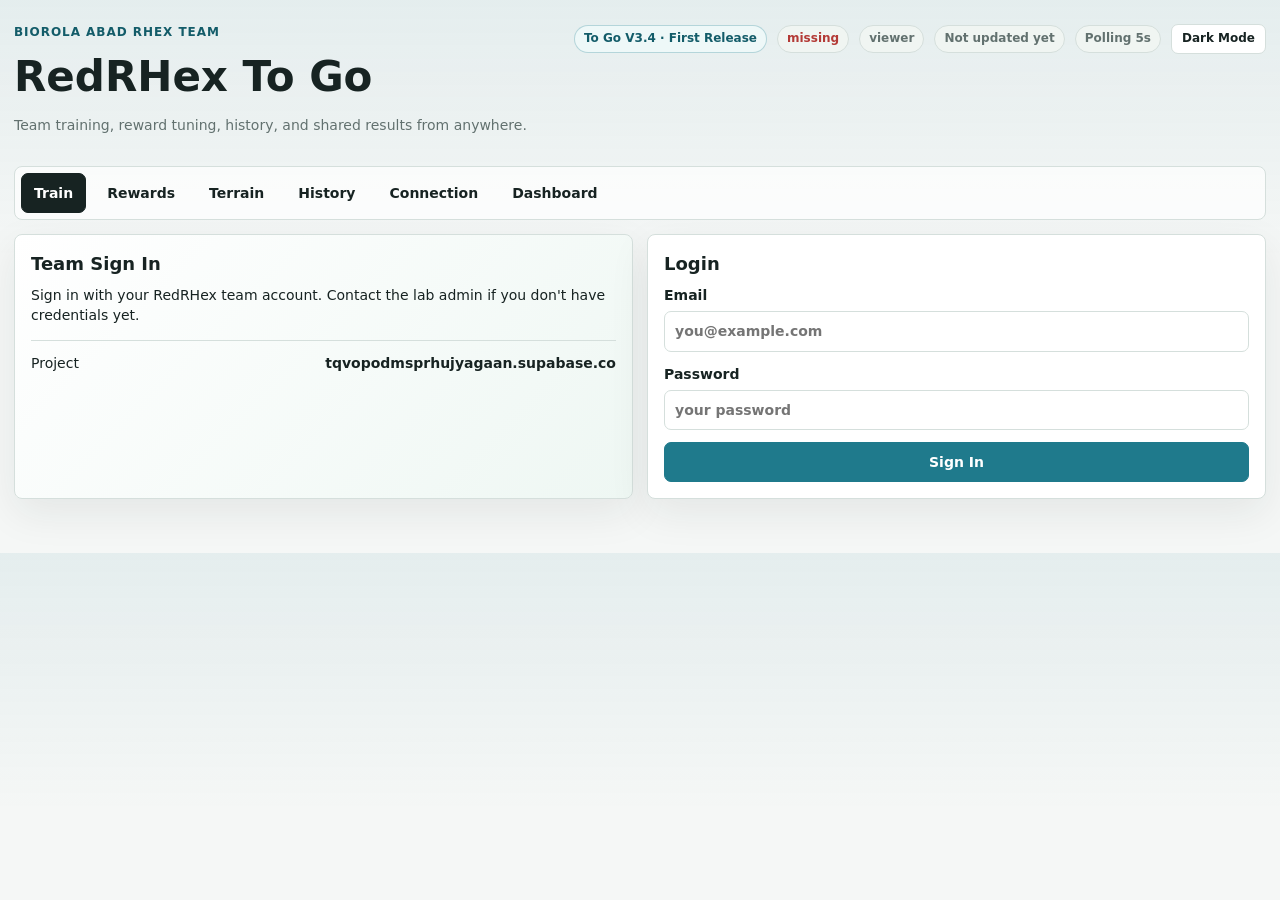
==== commit ca2a705f: "Release Training Panel V3.4 First Release" ====
--- a/tools/training_panel/remote_web/index.html
+++ b/tools/training_panel/remote_web/index.html
@@ -4,7 +4,7 @@
     <meta charset="utf-8" />
     <meta name="viewport" content="width=device-width, initial-scale=1" />
     <title>RedRHex To Go</title>
-    <link rel="stylesheet" href="./remote_styles.css?v=3.0.0-notifications" />
+    <link rel="stylesheet" href="./remote_styles.css?v=3.4-first-release" />
   </head>
   <body>
     <main id="app" class="remote-shell">
@@ -14,6 +14,52 @@
         <p>Loading the team training workspace.</p>
       </section>
     </main>
-    <script type="module" src="./remote_app.js?v=3.0.0-notifications"></script>
+    <script type="module">
+      import("./remote_app.js?v=3.4-first-release").catch((error) => {
+        console.error("RedRHex child app failed to start", error);
+        const app = document.querySelector("#app");
+        if (!app) return;
+        const panel = document.createElement("section");
+        panel.className = "panel loading-panel";
+        const eyebrow = document.createElement("p");
+        eyebrow.className = "eyebrow";
+        eyebrow.textContent = "BioRoLa ABAD RHex Team";
+        const title = document.createElement("h1");
+        title.textContent = "RedRHex To Go";
+        const message = document.createElement("p");
+        message.textContent = "The child app failed to start. Hard refresh this page, then check the browser console if it still appears.";
+        const detail = document.createElement("pre");
+        detail.textContent = error?.message || String(error);
+        panel.append(eyebrow, title, message, detail);
+        app.replaceChildren(panel);
+      });
+    </script>
+    <script src="./welcome_refinement.js?v=3.4-first-release"></script>
+    <script>
+      // Fallback: if the module hasn't replaced the loading screen within 8 seconds,
+      // show an actionable error instead of staying frozen on "Loading…" forever.
+      // This runs as a plain script, independent of ES modules.
+      (function () {
+        var TIMEOUT_MS = 8000;
+        var timer = setTimeout(function () {
+          var app = document.querySelector("#app");
+          if (!app) return;
+          var text = app.textContent || "";
+          if (text.indexOf("Loading the team training workspace") === -1) return; // app rendered OK
+          app.innerHTML =
+            '<section class="panel loading-panel">' +
+            '<p class="eyebrow">BioRoLa ABAD RHex Team</p>' +
+            '<h1>RedRHex To Go</h1>' +
+            '<p>The app is taking too long to start.</p>' +
+            '<p>Try a hard refresh: <strong>Ctrl + Shift + R</strong> (Windows/Linux) or <strong>Cmd + Shift + R</strong> (Mac). ' +
+            'If the problem continues, check the browser console for error details.</p>' +
+            '</section>';
+        }, TIMEOUT_MS);
+        // Cancel the fallback if the module boots successfully before the timeout.
+        document.addEventListener("redrhex:booted", function () {
+          clearTimeout(timer);
+        });
+      })();
+    </script>
   </body>
 </html>
--- a/tools/training_panel/remote_web/remote_styles.css
+++ b/tools/training_panel/remote_web/remote_styles.css
@@ -371,6 +371,22 @@
   color: var(--warn);
 }
 
+.notice.queue-success {
+  animation: queue-confirm 0.55s ease-out;
+}
+
+@keyframes queue-confirm {
+  0% {
+    transform: scale(0.98);
+  }
+  45% {
+    transform: scale(1.01);
+  }
+  100% {
+    transform: scale(1);
+  }
+}
+
 .primary {
   border-color: var(--accent);
   background: var(--accent);
@@ -416,6 +432,12 @@
   color: var(--info);
 }
 
+.release-badge {
+  border-color: rgba(31, 122, 140, 0.28);
+  background: var(--accent-soft);
+  color: var(--accent-strong);
+}
+
 .badge.bad,
 .health-card.warn strong,
 .check-list .warn span {
@@ -469,6 +491,12 @@
 .notification-events {
   display: grid;
   gap: 8px;
+}
+
+.notification-missed {
+  margin-top: 14px;
+  padding-top: 12px;
+  border-top: 1px solid var(--line);
 }
 
 .dashboard-stack {
@@ -670,6 +698,26 @@
   font-size: 12px;
 }
 
+.history-tools {
+  display: grid;
+  grid-template-columns: minmax(0, 1fr) 112px;
+  gap: 8px;
+  align-items: end;
+  margin-bottom: 10px;
+}
+
+.history-tools label {
+  display: grid;
+  gap: 4px;
+  color: var(--muted);
+  font-size: 12px;
+  font-weight: 800;
+}
+
+.history-tools select {
+  min-height: 39px;
+}
+
 .folder-back {
   display: flex;
   align-items: center;
@@ -760,6 +808,19 @@
 .preset-button.active {
   border-color: var(--accent);
   background: #eef8f8;
+}
+
+.run-card.pending-confirmation {
+  border-style: dashed;
+  color: var(--muted);
+  background: var(--panel-soft);
+  opacity: 0.78;
+}
+
+.run-card.pending-confirmation.active {
+  border-color: var(--muted);
+  background: var(--disabled-bg);
+  opacity: 0.92;
 }
 
 .preset-button.draft-preset {
@@ -1180,6 +1241,20 @@
   max-height: 52vh;
   border-radius: 8px;
   background: #000;
+}
+
+.tensorboard-summary-link {
+  display: block;
+}
+
+.tensorboard-summary-image {
+  display: block;
+  width: 100%;
+  max-height: 58vh;
+  object-fit: contain;
+  border: 1px solid var(--line);
+  border-radius: 8px;
+  background: #f7faf9;
 }
 
 .video-context {
